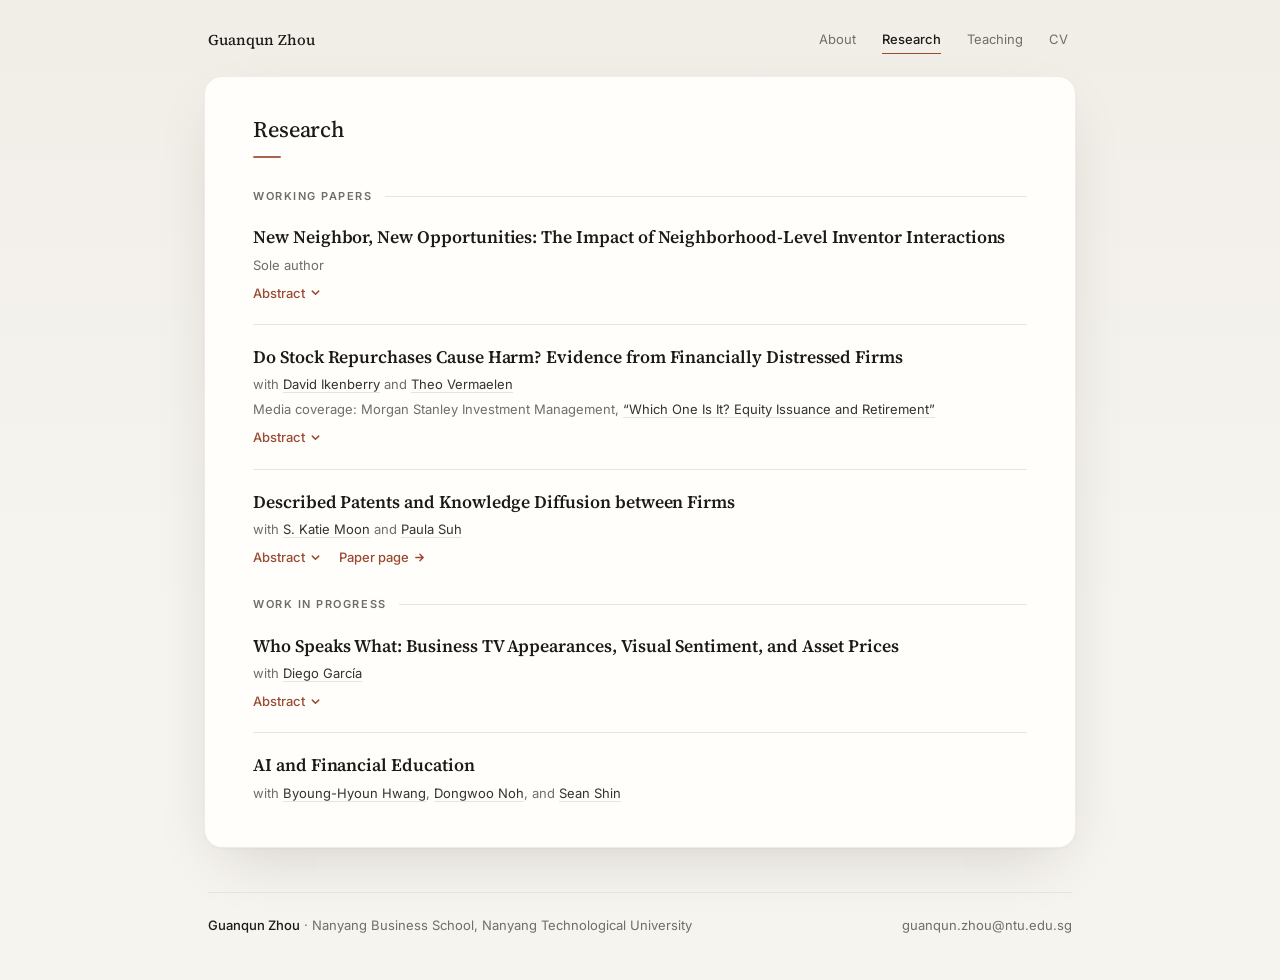
==== research.html @ 239bd3f4 "Publish site 2026-10-26 08:25" ====
<!doctype html>
<html lang="en">
<head>
<meta charset="utf-8">
<meta name="viewport" content="width=device-width, initial-scale=1">
<title>Research · Guanqun Zhou</title>
<meta name="description" content="Working papers and work in progress by Guanqun Zhou.">
<link rel="preconnect" href="https://fonts.googleapis.com">
<link rel="preconnect" href="https://fonts.gstatic.com" crossorigin>
<link rel="stylesheet" href="https://fonts.googleapis.com/css2?family=Source+Serif+4:ital,opsz,wght@0,8..60,400;0,8..60,500;0,8..60,600;1,8..60,400&family=Inter:wght@400;500;600&display=swap">
<link rel="stylesheet" href="style.css">
<script src="site.js" defer></script>
</head>
<body>
<svg width="0" height="0" style="position:absolute" aria-hidden="true">
  <defs>
    <symbol id="i-chev" viewBox="0 0 12 12"><path d="M2.5 4.5 6 8l3.5-3.5" fill="none" stroke="currentColor" stroke-width="1.6" stroke-linecap="round" stroke-linejoin="round"/></symbol>
    <symbol id="i-arrow" viewBox="0 0 12 12"><path d="M2 6h8M6.5 2.5 10 6l-3.5 3.5" fill="none" stroke="currentColor" stroke-width="1.6" stroke-linecap="round" stroke-linejoin="round"/></symbol>
    <symbol id="i-doc" viewBox="0 0 14 14"><path d="M3.5 1.5h4.5l3 3v8h-7.5z M8 1.5v3h3 M5.5 8h4 M5.5 10h3" fill="none" stroke="currentColor" stroke-width="1.3" stroke-linejoin="round" stroke-linecap="round"/></symbol>
  </defs>
</svg>

<div class="wrap">

<header class="topbar">
  <a class="home" href="index.html">Guanqun Zhou</a>
  <nav aria-label="Site">
    <a href="index.html">About</a>
    <a href="research.html" aria-current="page">Research</a>
    <a href="teaching.html">Teaching</a>
    <a href="cv.pdf">CV</a>
  </nav>
</header>

<main>
  <section class="card section" aria-labelledby="h-research">
    <h1 class="sec-title" id="h-research">Research</h1>

    <p class="label group-label">Working papers</p>
    <div class="group">
      <article class="paper">
        <h3 class="paper-title">New Neighbor, New Opportunities: The Impact of Neighborhood-Level Inventor Interactions</h3>
        <p class="meta">Sole author</p>
        <div class="actions"><button class="tbtn" type="button" aria-expanded="false" aria-controls="abs1">Abstract <svg aria-hidden="true"><use href="#i-chev"/></svg></button></div>
        <div class="abstract" id="abs1" hidden>
          <p class="text">This study explores how neighborhood-level social interactions among inventors shape individual productivity, research direction, and career moves. Using a comprehensive dataset of inventor move-in events in California from 1990—2019 and a spatial difference-in-differences design that compares incumbent inventor residents located near versus far from the entrant, I find that the arrival of new inventor neighbor increases incumbents' subsequent patenting. This effect is stronger when the entering inventor is active and productive and when local social capital is higher. Entrants also reshape incumbents' research trajectories. Technological similarity increases the propensity to stay in the current field, whereas dissimilarity increases the propensity to enter new fields. Word-embedding analyses of patent text show that dissimilar pairs tilt toward the entrant's technology space, consistent with learning. At the career margin, treated inventors are more likely to stick with current employer when have similar entrants. These findings underscore the role of local inventor interactions in shaping the innovation ecosystem and provide micro-evidence on the mechanisms of knowledge spillovers and agglomeration.</p>
          <p class="talks"><b>Presented at</b> CU Boulder Finance Brownbag (2024)</p>
        </div>
      </article>

      <article class="paper">
        <h3 class="paper-title">Do Stock Repurchases Cause Harm? Evidence from Financially Distressed Firms</h3>
        <p class="meta">with <a href="https://www.colorado.edu/business/leeds-directory/faculty/david-ikenberry" target="_blank" rel="noopener">David Ikenberry</a> and <a href="https://www.insead.edu/faculty/theo-vermaelen" target="_blank" rel="noopener">Theo Vermaelen</a></p>
        <p class="meta">Media coverage: Morgan Stanley Investment Management, <a href="https://www.morganstanley.com/im/en-us/individual-investor/insights/consilient-observer/which-one-is-it-equity-issuance-retirement.html" target="_blank" rel="noopener">“Which One Is It? Equity Issuance and Retirement”</a></p>
        <div class="actions"><button class="tbtn" type="button" aria-expanded="false" aria-controls="abs2">Abstract <svg aria-hidden="true"><use href="#i-chev"/></svg></button></div>
        <div class="abstract" id="abs2" hidden>
          <p class="text">Critics offer numerous reasons for how buybacks cause harm. Crimping investment and innovation; perverting capital structures; and impairing employment are a few of the claims prompting U.S. legislators to impose restrictions on the transaction. Prior research finds that on average, buybacks are beneficial to equity holders, both in the short run and the long run, yet these studies often overlook other stakeholders. More importantly, by focusing on the average financially healthy firms these tests are weak when searching for potential harm. One notable exception: Chen and Wang (2012) find that buybacks made by financially constrained firms are followed by negative long-term abnormal returns and explain this by managerial overconfidence. In this paper we focus on the consequences of buybacks in another subsample: financially distressed firms. As in the case of financially constrained firms, repurchasing shares when you appear to be financially distressed seems like another example where buybacks could cause harm. However, we find no evidence of underinvestment, diminished innovation, or adverse effects on any stakeholder, including shareholders. Indeed, shareholders experience positive long-term excess returns, suggesting that when markets overestimate financial distress it creates an opportunity to buy back undervalued stock. Our findings provide no motivation for regulatory intervention.</p>
          <p class="talks"><b>Presented at</b> Division of Economic and Risk Analysis (DERA), U.S. Securities and Exchange Commission, Academic Seminar Series (2025)*; Rice University (2025)*; University of North Texas (2025)*; Penn State (2025)*; FMA (2024)*; WFC (2024)*; EFMA (2024)*; INSEAD Finance Brownbag (2024)*; CU Boulder Finance Brownbag (2024). <span class="note">* presented by a co-author</span></p>
        </div>
      </article>

      <article class="paper">
        <h3 class="paper-title"><a href="papers/described-patents.html">Described Patents and Knowledge Diffusion between Firms</a></h3>
        <p class="meta">with <a href="https://sites.google.com/site/skatiemoon/home" target="_blank" rel="noopener">S. Katie Moon</a> and <a href="https://sites.google.com/view/paula-suh/home" target="_blank" rel="noopener">Paula Suh</a></p>
        <div class="actions">
          <button class="tbtn" type="button" aria-expanded="false" aria-controls="abs3">Abstract <svg aria-hidden="true"><use href="#i-chev"/></svg></button>
          <a class="tbtn" href="papers/described-patents.html">Paper page <svg aria-hidden="true"><use href="#i-arrow"/></svg></a>
        </div>
        <div class="abstract" id="abs3" hidden>
          <p class="text">Surprisingly, only 7% of widely used front-page patent citations are explicitly described in the patent text (described patents), and 54% in-text described patents are not listed as citations on the front page of patents. Based on in-text described patents, we propose a new measure that captures firms' reliance on, as well as their intentions to acquire, key knowledge from other firms. Our measure of described patents is superior in embodying the true technology-based knowledge flows, as evidenced by citing firms' subsequent hiring of inventors. The widely used front-page patent citations are a noisier measure of knowledge flow due to selection biases introduced by patent lawyers and litigation liabilities. We consistently find that inventors who receive more in-text citations, particularly those described in a positive tone, are more likely to be hired by the citing firm. However, this prediction is significantly weaker using front-page citations. Furthermore, we find that trade secret protection through the Inevitable Disclosure Doctrine (IDD) affects the movement of inventors cited in the patent texts but not those cited on the front page.</p>
          <p class="talks"><b>Presented at</b> FMA Asia/Pacific (2025)*; AsianFA (2026)*. <span class="note">* presented by a co-author</span></p>
        </div>
      </article>
    </div>

    <p class="label group-label">Work in progress</p>
    <div class="group">
      <article class="paper">
        <h3 class="paper-title">Who Speaks What: Business TV Appearances, Visual Sentiment, and Asset Prices</h3>
        <p class="meta">with <a href="https://leeds-faculty.colorado.edu/garcia/" target="_blank" rel="noopener">Diego García</a></p>
        <div class="actions"><button class="tbtn" type="button" aria-expanded="false" aria-controls="abs4">Abstract <svg aria-hidden="true"><use href="#i-chev"/></svg></button></div>
        <div class="abstract" id="abs4" hidden>
          <p class="text">We study how televised appearances by key market participants (CEOs, institutional investors, and sell-side analysts) on major U.S. business networks (CNBC, Bloomberg, Fox Business) affect asset prices and trading activity. We build a dataset from full-length broadcasts that combines sentence-level speaker attribution with multimodal sentiment from text, audio, and video. Using this pipeline, we test how the identity, tone, and visibility of different speakers transmit information to financial markets.</p>
        </div>
      </article>

      <article class="paper">
        <h3 class="paper-title">AI and Financial Education</h3>
        <p class="meta">with <a href="https://www.bhwang.com/index.html" target="_blank" rel="noopener">Byoung-Hyoun Hwang</a>, <a href="https://dongwoonoh.com/" target="_blank" rel="noopener">Dongwoo Noh</a>, and <a href="https://seanshin.com/" target="_blank" rel="noopener">Sean Shin</a></p>
      </article>
    </div>
  </section>
</main>

<footer>
  <span><span class="name">Guanqun Zhou</span> · Nanyang Business School, Nanyang Technological University</span>
  <a href="mailto:guanqun.zhou@ntu.edu.sg">guanqun.zhou@ntu.edu.sg</a>
</footer>

</div>
</body>
</html>
---- style.css ----
/* guanqunzhou.com — direction D "Charcoal & Rust", multi-page (2026-10-25).
   Warm paper, near-black ink, one muted rust accent used sparingly (links, short rules, the CV button,
   the current page in the top bar). Source Serif 4 for the name and headings, Inter for everything else,
   body 15px. Pages: index.html (About), research.html, teaching.html, papers/*.html; all share this file.
   Portrait: photo.jpg next to index.html, shown at --portrait wide and 4:5 tall, rounded, soft shadow.
   A larger photo can replace photo.jpg as-is; keep --portrait <= 180px unless the photo is at least 2x that. */
:root {
  --portrait: 200px;

  --page: #f6f4ef;
  --page-top: #f1eee8;
  --card: #fffefb;
  --edge: rgba(40, 32, 24, 0.08);
  --tint: #f7f4ee;
  --ink: #1c1a18;
  --text: #36322e;
  --muted: #726d66;
  --faint: #a29d95;
  --rule: #e8e4dc;
  --accent: #9a4a32;           /* muted rust */
  --accent-soft: rgba(154, 74, 50, 0.08);
  --on-accent: #fffaf6;
  --band-a: #2b2825;
  --band-b: #332f2b;
  --shadow: 0 1px 2px rgba(40, 30, 20, 0.03), 0 22px 60px -20px rgba(40, 30, 20, 0.18);

  --serif: 'Source Serif 4', 'Source Serif Pro', Georgia, 'Times New Roman', serif;
  --sans: 'Inter', system-ui, -apple-system, 'Segoe UI', Roboto, Arial, sans-serif;
  --cjk: 'Noto Serif SC', 'Songti SC', 'STSong', 'SimSun', serif;
  color-scheme: light;
}

*, *::before, *::after { box-sizing: border-box; }
html { -webkit-text-size-adjust: 100%; }
body {
  margin: 0; min-height: 100vh;
  background: linear-gradient(180deg, var(--page-top) 0, var(--page) 600px) var(--page);
  color: var(--text);
  font-family: var(--sans); font-size: 15px; line-height: 1.6;
  -webkit-font-smoothing: antialiased; text-rendering: optimizeLegibility;
}
a { color: var(--accent); text-decoration: none; }
a:hover { text-decoration: underline; text-underline-offset: 0.2em; text-decoration-thickness: 1px; }
a:focus-visible, button:focus-visible { outline: 2px solid var(--accent); outline-offset: 3px; border-radius: 3px; }
p { margin: 0; }
h1, h2, h3 { margin: 0; color: var(--ink); }
ul { list-style: none; margin: 0; padding: 0; }
[hidden] { display: none !important; }

.wrap { max-width: 920px; margin: 0 auto; padding: 0 24px; }

/* ---------- Top bar ---------- */
.topbar { display: flex; align-items: center; justify-content: space-between; gap: 16px; padding: 26px 4px 22px; }
.topbar .home { font-family: var(--serif); font-size: 15px; font-weight: 500; color: var(--ink); letter-spacing: 0.005em; }
.topbar .home:hover { text-decoration: none; }
.topbar nav { display: flex; align-items: center; gap: 26px; }
.topbar nav a { font-size: 13px; color: var(--muted); padding: 3px 0; border-bottom: 1px solid transparent; }
.topbar nav a:hover { color: var(--ink); text-decoration: none; border-bottom-color: var(--accent); }
.topbar nav a[aria-current="page"] { color: var(--ink); font-weight: 500; border-bottom-color: var(--accent); }
.topbar nav a:last-child { margin-right: 4px; }

main > .card:first-child { margin-top: 0; }
.card { background: var(--card); border: 1px solid var(--edge); border-radius: 18px; box-shadow: var(--shadow); }

/* ---------- Identity card (About) ---------- */
.hero { overflow: hidden; }
/* The About card has no band: the portrait sits on the plain card.
   The charcoal band is kept only on paper pages, where it carries the title. */
.band { background: linear-gradient(100deg, var(--band-a), var(--band-b)); }
.banner { height: 200px; background: var(--band-a) center 42% / cover no-repeat; background-image: linear-gradient(rgba(28, 24, 20, 0.04), rgba(28, 24, 20, 0.38)), url("banner.jpg"); }
.hero-body { display: grid; grid-template-columns: var(--portrait) minmax(0, 1fr); column-gap: 44px; padding: 36px 48px 42px; align-items: start; }
/* Portrait: a plain 4:5 rectangle with rounded corners and a soft shadow, as on a well-made
   academic page; no frame, no feather. The square source is cropped to 4:5 by object-fit. */
.portrait {
  display: block; width: var(--portrait); height: calc(var(--portrait) * 1.25);
  object-fit: cover; object-position: center 25%;
  border-radius: 12px; background: var(--tint);
  box-shadow: 0 2px 4px rgba(20, 14, 10, 0.08), 0 14px 34px -12px rgba(20, 14, 10, 0.35);
}
.id { min-width: 0; padding-top: 6px; }
h1.name { font-family: var(--serif); font-weight: 400; font-size: clamp(1.8rem, 3vw, 2.15rem); line-height: 1.1; letter-spacing: -0.015em; }
.cn { display: block; margin-top: 8px; font-family: var(--cjk); font-weight: 400; font-size: 15px; letter-spacing: 0.22em; color: var(--faint); }
.role { margin-top: 8px; font-size: 15.5px; color: var(--text); line-height: 1.5; }
.role a { color: var(--accent); }
.contact-lines { margin: 16px 0 0; }
.contact-lines div { display: flex; flex-wrap: wrap; align-items: baseline; gap: 4px 6px; font-size: 14px; line-height: 1.6; }
.contact-lines dt { font-weight: 600; color: var(--ink); }
.contact-lines dd { margin: 0; }
.contact-lines dd a { color: var(--accent); }
.cv-link { display: inline-block; margin-top: 10px; font-family: var(--serif); font-size: 1.02rem; font-weight: 500; color: var(--accent); letter-spacing: -0.005em; }
.greeting { margin-top: 16px; padding-top: 14px; border-top: 1px solid var(--rule); max-width: 44rem; font-family: var(--serif); font-style: italic; font-size: 15.5px; line-height: 1.55; color: var(--ink); text-wrap: pretty; }
.interests { margin-top: 14px; font-size: 13px; color: var(--muted); }
.interests .lbl { font-size: 11px; font-weight: 600; letter-spacing: 0.14em; text-transform: uppercase; color: var(--ink); margin-right: 10px; }
.interests .nw { white-space: nowrap; }
.interests .dot { color: var(--faint); margin: 0 2px; }

.contact { margin-top: 22px; display: flex; flex-wrap: wrap; align-items: center; gap: 10px 16px; }
.cv-btn { display: inline-flex; align-items: center; gap: 7px; font-size: 13px; font-weight: 500; padding: 6px 14px; border-radius: 999px; color: var(--on-accent); background: var(--accent); }
.cv-btn:hover { text-decoration: none; filter: brightness(1.07); }
.cv-btn svg { width: 13px; height: 13px; }
.email { font-size: 13px; color: var(--text); }
.copy { font: 500 11px/1 var(--sans); letter-spacing: 0.12em; text-transform: uppercase; color: var(--muted); background: none; border: 0; padding: 4px 2px; margin-left: 6px; cursor: pointer; }
.copy:hover { color: var(--accent); }

/* ---------- Sections ---------- */
.section { margin-top: 32px; padding: 40px 48px 44px; scroll-margin-top: 20px; }
.section .sec-title { font-family: var(--serif); font-weight: 500; font-size: 1.4rem; line-height: 1.2; letter-spacing: -0.005em; }
.section .sec-title::after { content: ""; display: block; width: 28px; height: 2px; margin-top: 12px; background: var(--accent); border-radius: 2px; opacity: 0.85; }
.sub-where { margin-top: 18px; font-size: 13px; color: var(--muted); }
.label { font-size: 11px; font-weight: 600; letter-spacing: 0.14em; text-transform: uppercase; color: var(--muted); }
.group-label { display: flex; align-items: center; gap: 12px; margin-top: 30px; }
.group-label::after { content: ""; flex: 1; height: 1px; background: var(--rule); }

/* Papers */
.paper { padding: 20px 0 22px; border-bottom: 1px solid var(--rule); }
.paper:last-child { border-bottom: 0; padding-bottom: 0; }
.paper-title { font-family: var(--serif); font-weight: 600; font-size: 1.1rem; line-height: 1.38; letter-spacing: -0.003em; text-wrap: pretty; }
.paper-title a { color: inherit; }
.paper-title a:hover { color: var(--accent); text-decoration: none; }
.meta { margin-top: 5px; font-size: 13px; color: var(--muted); line-height: 1.55; }
.meta a { color: var(--text); text-decoration: underline; text-decoration-color: var(--rule); text-underline-offset: 0.22em; }
.meta a:hover { color: var(--accent); text-decoration-color: var(--accent); }
.actions { margin-top: 9px; display: flex; gap: 18px; align-items: center; }
.tbtn { display: inline-flex; align-items: center; gap: 5px; font: 500 13px/1.4 var(--sans); color: var(--accent); background: none; border: 0; padding: 0; cursor: pointer; }
.tbtn:hover { text-decoration: underline; text-underline-offset: 0.2em; }
.tbtn svg { width: 11px; height: 11px; transition: transform .2s ease; }
.tbtn[aria-expanded="true"] svg { transform: rotate(180deg); }
.abstract { margin-top: 14px; padding: 18px 22px 18px; border-radius: 10px; background: var(--tint); }
.abstract p.text { font-family: var(--serif); font-size: 15px; line-height: 1.65; color: var(--text); max-width: 44rem; hyphens: auto; text-wrap: pretty; }
.abstract .talks { margin-top: 12px; font-size: 13px; color: var(--muted); }
.abstract .talks b { font-weight: 600; color: var(--ink); }
.note { color: var(--faint); }

/* Rows (teaching, education) */
.rows { margin-top: 22px; }
.row { display: grid; grid-template-columns: 172px minmax(0, 1fr) auto; column-gap: 24px; padding: 12px 0; border-top: 1px solid var(--rule); align-items: baseline; }
.row:first-child { border-top: 0; padding-top: 4px; }
.row.cont { border-top: 0; padding-top: 2px; }
.row .k { font-size: 11px; font-weight: 600; letter-spacing: 0.12em; white-space: nowrap; text-transform: uppercase; color: var(--muted); }
.row .what { color: var(--ink); }
.row .what .q { color: var(--muted); }
.row .when { font-size: 13px; color: var(--muted); font-variant-numeric: tabular-nums; white-space: nowrap; }
.row .detail { display: block; margin-top: 2px; font-size: 13px; color: var(--muted); }
.row .detail + .detail { margin-top: 0; }
.row .detail b { font-weight: 600; color: var(--text); }
.row.yearfirst { grid-template-columns: 172px minmax(0, 1fr); }
.row.yearfirst .k { font-variant-numeric: tabular-nums; letter-spacing: 0.06em; }

/* ---------- Paper page ---------- */
.paper-hero .band { height: auto; padding: 26px 48px 30px; }
.crumb { display: flex; align-items: center; gap: 8px; font-size: 13px; color: rgba(246, 240, 232, 0.55); }
.crumb a { color: rgba(246, 240, 232, 0.85); }
.crumb a:hover { color: #fff; text-decoration: underline; }
.crumb svg { width: 11px; height: 11px; transform: rotate(180deg); }
.paper-hero h1 { margin-top: 18px; max-width: 40rem; font-family: var(--serif); font-weight: 500; font-size: 1.75rem; line-height: 1.22; letter-spacing: -0.01em; color: #f6f1ea; text-wrap: balance; }
.paper-hero .by { padding: 20px 48px 22px; font-size: 15px; color: var(--muted); }
.paper-hero .by .me { color: var(--ink); font-weight: 500; }
.paper-hero .by a { color: var(--text); text-decoration: underline; text-decoration-color: var(--rule); text-underline-offset: 0.22em; }
.paper-hero .by a:hover { color: var(--accent); text-decoration-color: var(--accent); }
.lead { margin-top: 22px; font-family: var(--serif); font-size: 16px; line-height: 1.7; max-width: 42rem; color: var(--text); hyphens: auto; text-wrap: pretty; }
.pending { font-family: var(--serif); font-style: italic; font-size: 14px; color: var(--faint); }
.footnote { margin-top: 10px; font-size: 13px; color: var(--faint); }

/* ---------- Footer ---------- */
footer { margin: 44px 4px 0; padding: 22px 0 44px; border-top: 1px solid var(--rule); display: flex; flex-wrap: wrap; justify-content: space-between; gap: 6px 24px; font-size: 13px; color: var(--muted); }
footer .name { color: var(--ink); font-weight: 500; }
footer a { color: var(--muted); }

/* ---------- Phone ---------- */
@media (max-width: 720px) {
  :root { --portrait: 140px; }
  .banner { height: 140px; }
  .wrap { padding: 0 16px; }
  .topbar { padding: 16px 2px 14px; }
  .topbar .home { display: none; }
  .topbar nav { width: 100%; justify-content: space-between; gap: 12px; }
  .card { border-radius: 12px; }
  .hero-body { display: block; padding: 24px 20px 28px; }
  .portrait { margin: 0 auto; }
  .id { padding-top: 14px; }
  .id .head { text-align: center; }
  h1.name { font-size: 1.7rem; }
  .role { font-size: 15px; text-wrap: balance; }
  .contact-lines div { justify-content: center; }
  .cv-link { display: block; text-align: center; }
  .interests .lbl { display: block; margin: 0 0 2px; }
  .section { margin-top: 16px; padding: 28px 20px 30px; }
  .row, .row.yearfirst { grid-template-columns: minmax(0, 1fr) auto; row-gap: 2px; }
  .row .k { grid-column: 1 / -1; }
  .row.yearfirst .what { grid-column: 1 / -1; }
  .row.cont { padding-top: 6px; }
  .abstract { margin-inline: -8px; padding: 16px 16px; }
  .paper-hero .band { padding: 20px 20px 24px; }
  .paper-hero h1 { font-size: 1.45rem; }
  .paper-hero .by { padding: 16px 20px 18px; }
  footer { flex-direction: column; }
}
@media (prefers-reduced-motion: reduce) { * { transition: none !important; } }
@media print {
  body { background: #fff; }
  .card { box-shadow: none; }
  .topbar nav, .actions, .copy { display: none; }
  .abstract[hidden] { display: block !important; }
}
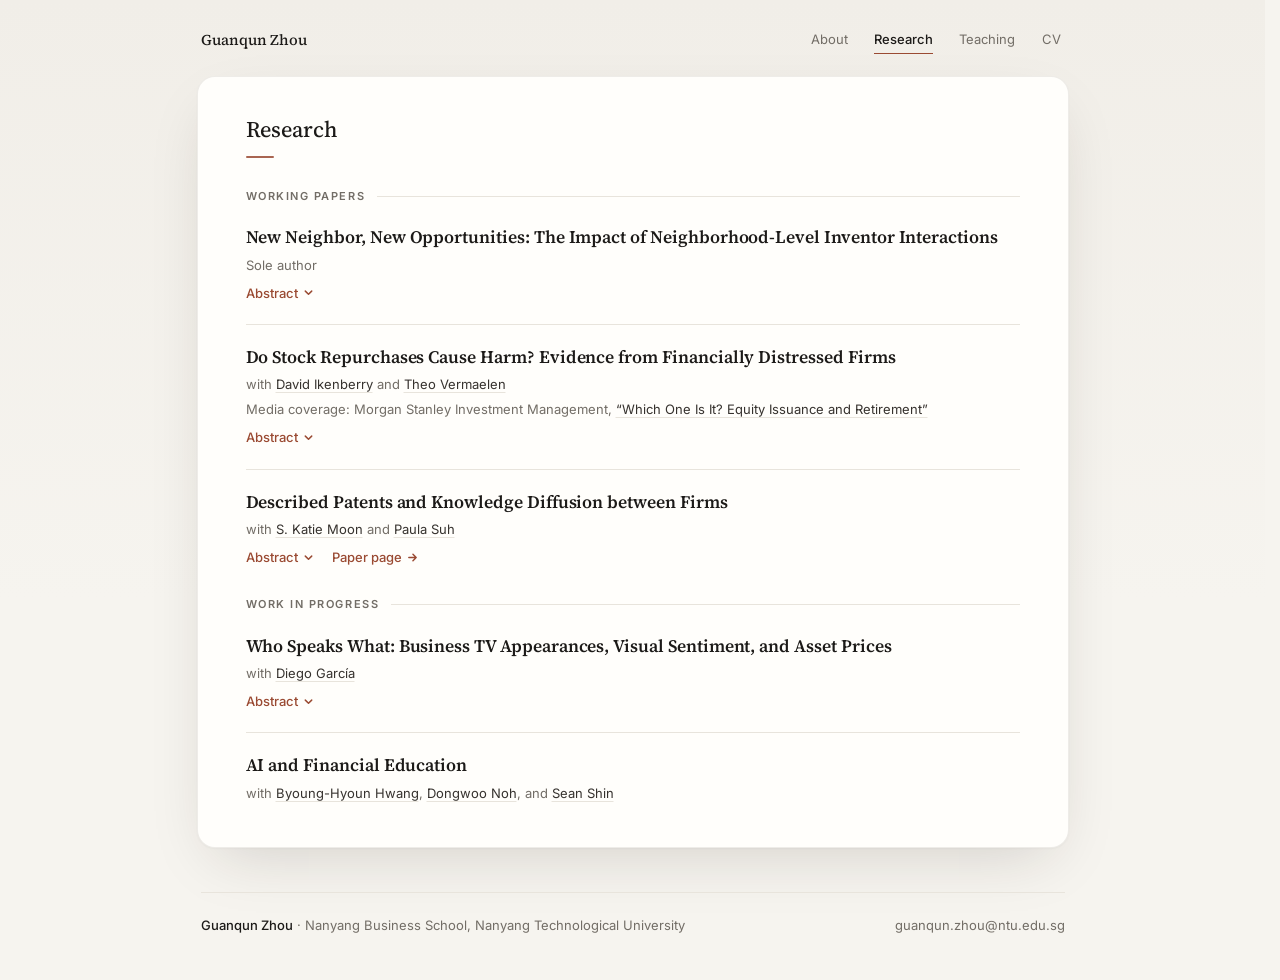
==== commit 8b376222: "Publish site 2026-10-26 15:21" ====
--- a/research.html
+++ b/research.html
@@ -5,9 +5,8 @@
 <meta name="viewport" content="width=device-width, initial-scale=1">
 <title>Research · Guanqun Zhou</title>
 <meta name="description" content="Working papers and work in progress by Guanqun Zhou.">
-<link rel="preconnect" href="https://fonts.googleapis.com">
-<link rel="preconnect" href="https://fonts.gstatic.com" crossorigin>
-<link rel="stylesheet" href="https://fonts.googleapis.com/css2?family=Source+Serif+4:ital,opsz,wght@0,8..60,400;0,8..60,500;0,8..60,600;1,8..60,400&family=Inter:wght@400;500;600&display=swap">
+<link rel="preload" href="fonts/inter-latin.woff2" as="font" type="font/woff2" crossorigin>
+<link rel="preload" href="fonts/source-serif-4-latin.woff2" as="font" type="font/woff2" crossorigin>
 <link rel="stylesheet" href="style.css">
 <script src="site.js" defer></script>
 </head>
@@ -25,10 +24,10 @@
 <header class="topbar">
   <a class="home" href="index.html">Guanqun Zhou</a>
   <nav aria-label="Site">
-    <a href="index.html">About</a>
-    <a href="research.html" aria-current="page">Research</a>
-    <a href="teaching.html">Teaching</a>
-    <a href="cv.pdf">CV</a>
+    <a href="index.html" data-label="About">About</a>
+    <a href="research.html" aria-current="page" data-label="Research">Research</a>
+    <a href="teaching.html" data-label="Teaching">Teaching</a>
+    <a href="cv.pdf" data-label="CV">CV</a>
   </nav>
 </header>
 
--- a/style.css
+++ b/style.css
@@ -4,6 +4,13 @@
    body 15px. Pages: index.html (About), research.html, teaching.html, papers/*.html; all share this file.
    Portrait: photo.jpg next to index.html, shown at --portrait wide and 4:5 tall, rounded, soft shadow.
    A larger photo can replace photo.jpg as-is; keep --portrait <= 180px unless the photo is at least 2x that. */
+/* Fonts are served from this site (fonts/, latin subset, SIL Open Font Licence, files from Google Fonts on
+   2026-10-26), not from Google: no extra connections, no visitor data to Google, cached with the site. The latin
+   subset covers every character the pages use (incl. í · – — “ ”); add latin-ext files if that changes. */
+@font-face { font-family: 'Inter'; font-style: normal; font-weight: 400 600; font-display: swap; src: url("fonts/inter-latin.woff2") format("woff2"); }
+@font-face { font-family: 'Source Serif 4'; font-style: normal; font-weight: 400 600; font-display: swap; src: url("fonts/source-serif-4-latin.woff2") format("woff2"); }
+@font-face { font-family: 'Source Serif 4'; font-style: italic; font-weight: 400; font-display: swap; src: url("fonts/source-serif-4-italic-latin.woff2") format("woff2"); }
+
 :root {
   --portrait: 200px;
 
@@ -31,7 +38,9 @@
 }
 
 *, *::before, *::after { box-sizing: border-box; }
-html { -webkit-text-size-adjust: 100%; }
+/* Reserve the scrollbar's space on every page, so a short page (Teaching) does not sit 7.5px further right than
+   the others where the system shows scrollbars. */
+html { -webkit-text-size-adjust: 100%; scrollbar-gutter: stable; }
 body {
   margin: 0; min-height: 100vh;
   background: linear-gradient(180deg, var(--page-top) 0, var(--page) 600px) var(--page);
@@ -58,6 +67,10 @@
 .topbar nav a:hover { color: var(--ink); text-decoration: none; border-bottom-color: var(--accent); }
 .topbar nav a[aria-current="page"] { color: var(--ink); font-weight: 500; border-bottom-color: var(--accent); }
 .topbar nav a:last-child { margin-right: 4px; }
+/* Each link is as wide as its own label in the current-page weight, so the bolder current link does not push the
+   others sideways when moving between pages. */
+.topbar nav a { display: inline-flex; flex-direction: column; align-items: center; }
+.topbar nav a::after { content: attr(data-label); font-weight: 500; height: 0; overflow: hidden; visibility: hidden; }
 
 main > .card:first-child { margin-top: 0; }
 .card { background: var(--card); border: 1px solid var(--edge); border-radius: 18px; box-shadow: var(--shadow); }
@@ -143,6 +156,9 @@
 .row .detail { display: block; margin-top: 2px; font-size: 13px; color: var(--muted); }
 .row .detail + .detail { margin-top: 0; }
 .row .detail b { font-weight: 600; color: var(--text); }
+/* Supervisor and advisor names: charcoal with a faint hairline, not rust (Frank, 2026-10-26); rust only on hover. */
+.row .detail a { color: var(--text); font-weight: 500; padding-bottom: 1px; border-bottom: 1px solid var(--rule); }
+.row .detail a:hover { text-decoration: none; color: var(--ink); border-bottom-color: var(--accent); }
 .row.yearfirst { grid-template-columns: 172px minmax(0, 1fr); }
 .row.yearfirst .k { font-variant-numeric: tabular-nums; letter-spacing: 0.06em; }
 
